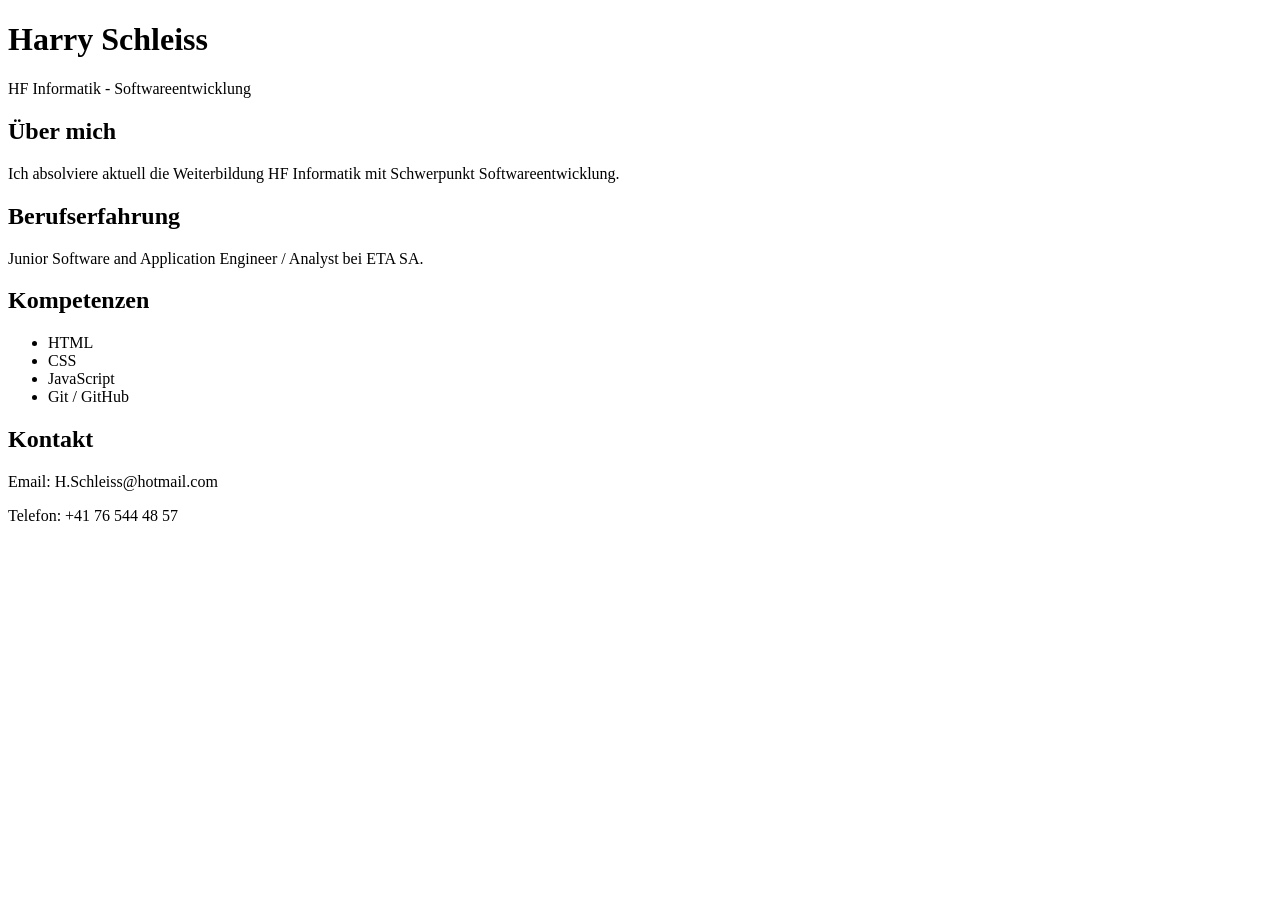
==== index.html @ 308527f4 "chore: projektstruktur erstellt" ====
<!DOCTYPE html>
<html lang="en">
<head>
    <meta charset="UTF-8">
    <meta name="viewport" content="width=device-width, initial-scale=1.0">
    <title>Harry Schleiss - CV Webseite</title>

    <link rel="stylesheet" href="style.css">

</head>

<body>
    <header>
        <h1>Harry Schleiss</h1>
        <p>HF Informatik - Softwareentwicklung</p>
    </header>
    
    <section>
        <h2>Über mich</h2>
        <p>Ich absolviere aktuell die Weiterbildung HF Informatik mit Schwerpunkt Softwareentwicklung.</p>
    </section>

    <section>
        <h2>Berufserfahrung</h2>
        <p>Junior Software and Application Engineer / Analyst bei ETA SA.</p>
    </section>

    <section>
        <h2>Kompetenzen</h2>
        <ul>
            <li>HTML</li>
            <li>CSS</li>
            <li>JavaScript</li>
            <li>Git / GitHub</li>
        </ul>
    </section>

    <section>
        <h2>Kontakt</h2>
        <p>Email: H.Schleiss@hotmail.com</p>
        <p>Telefon: +41 76 544 48 57</p>
    </section>

    <script src="script.js"></script>

</body>
</html>
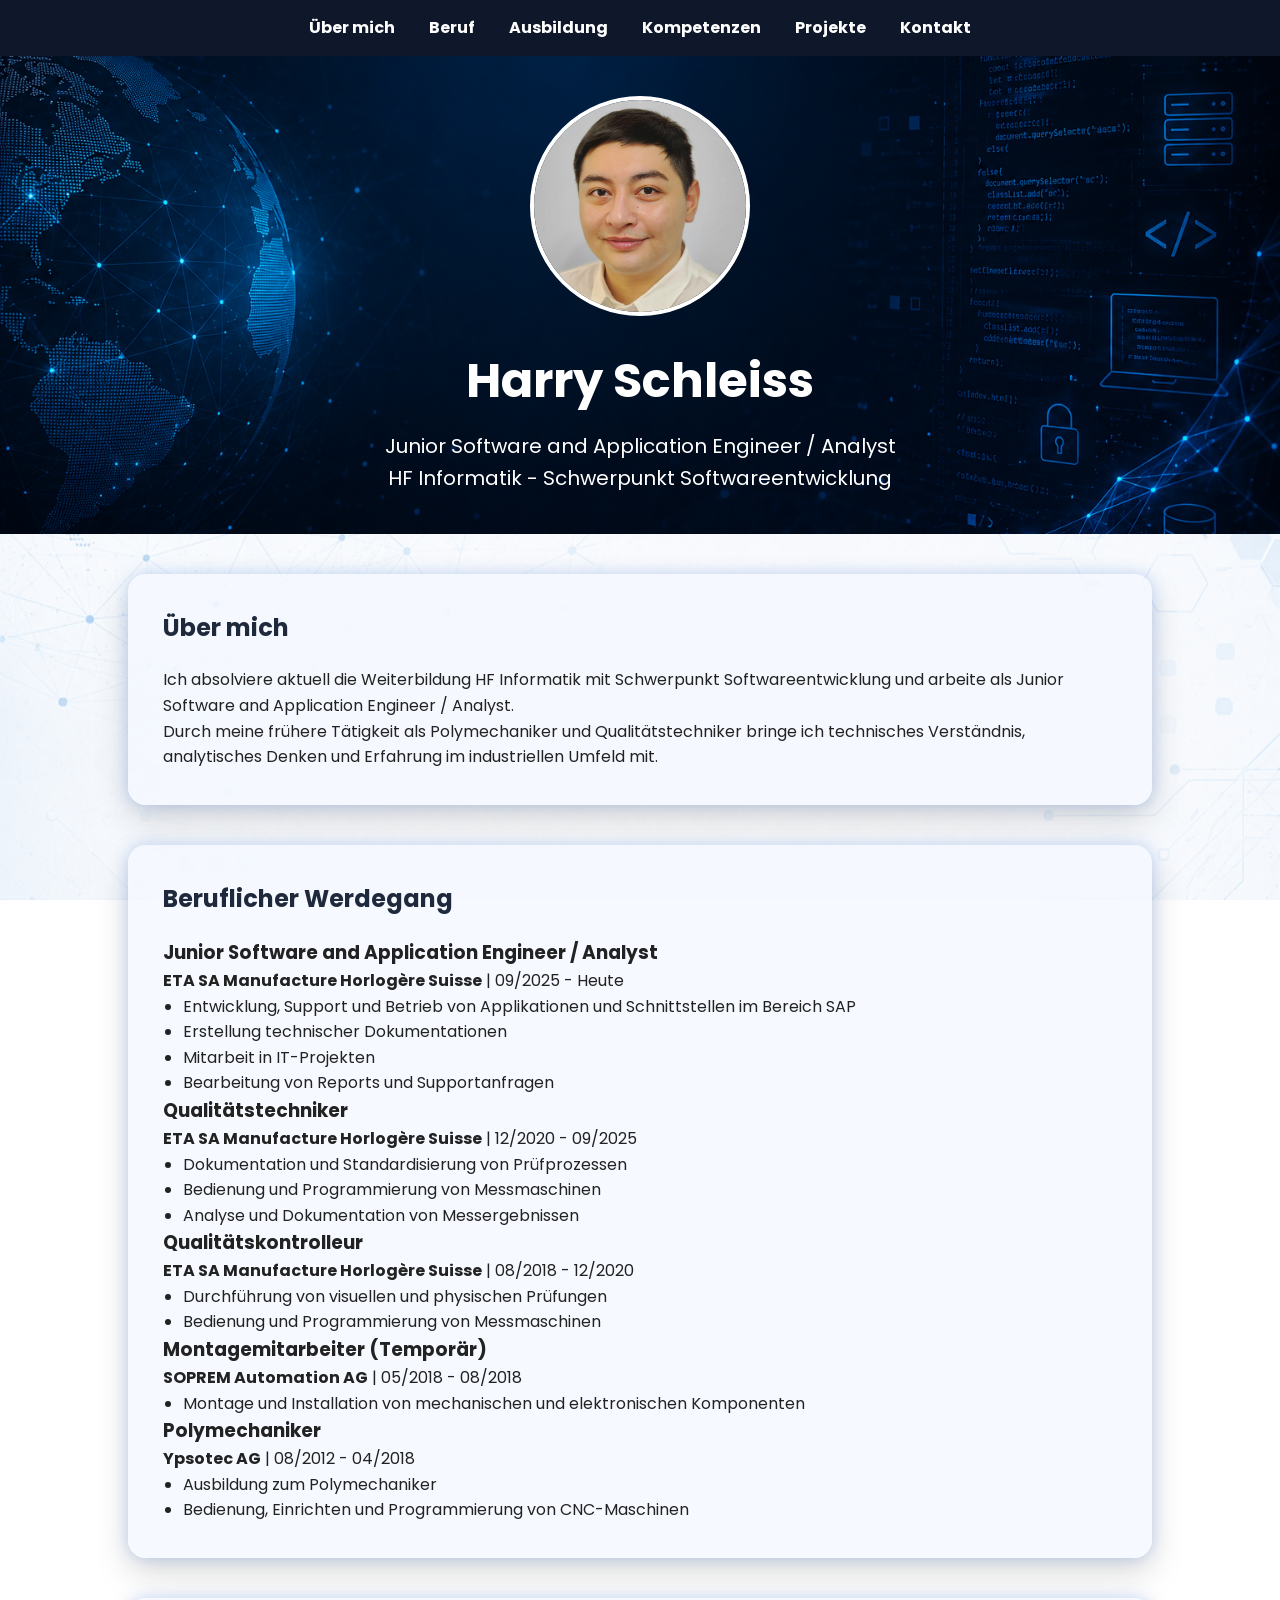
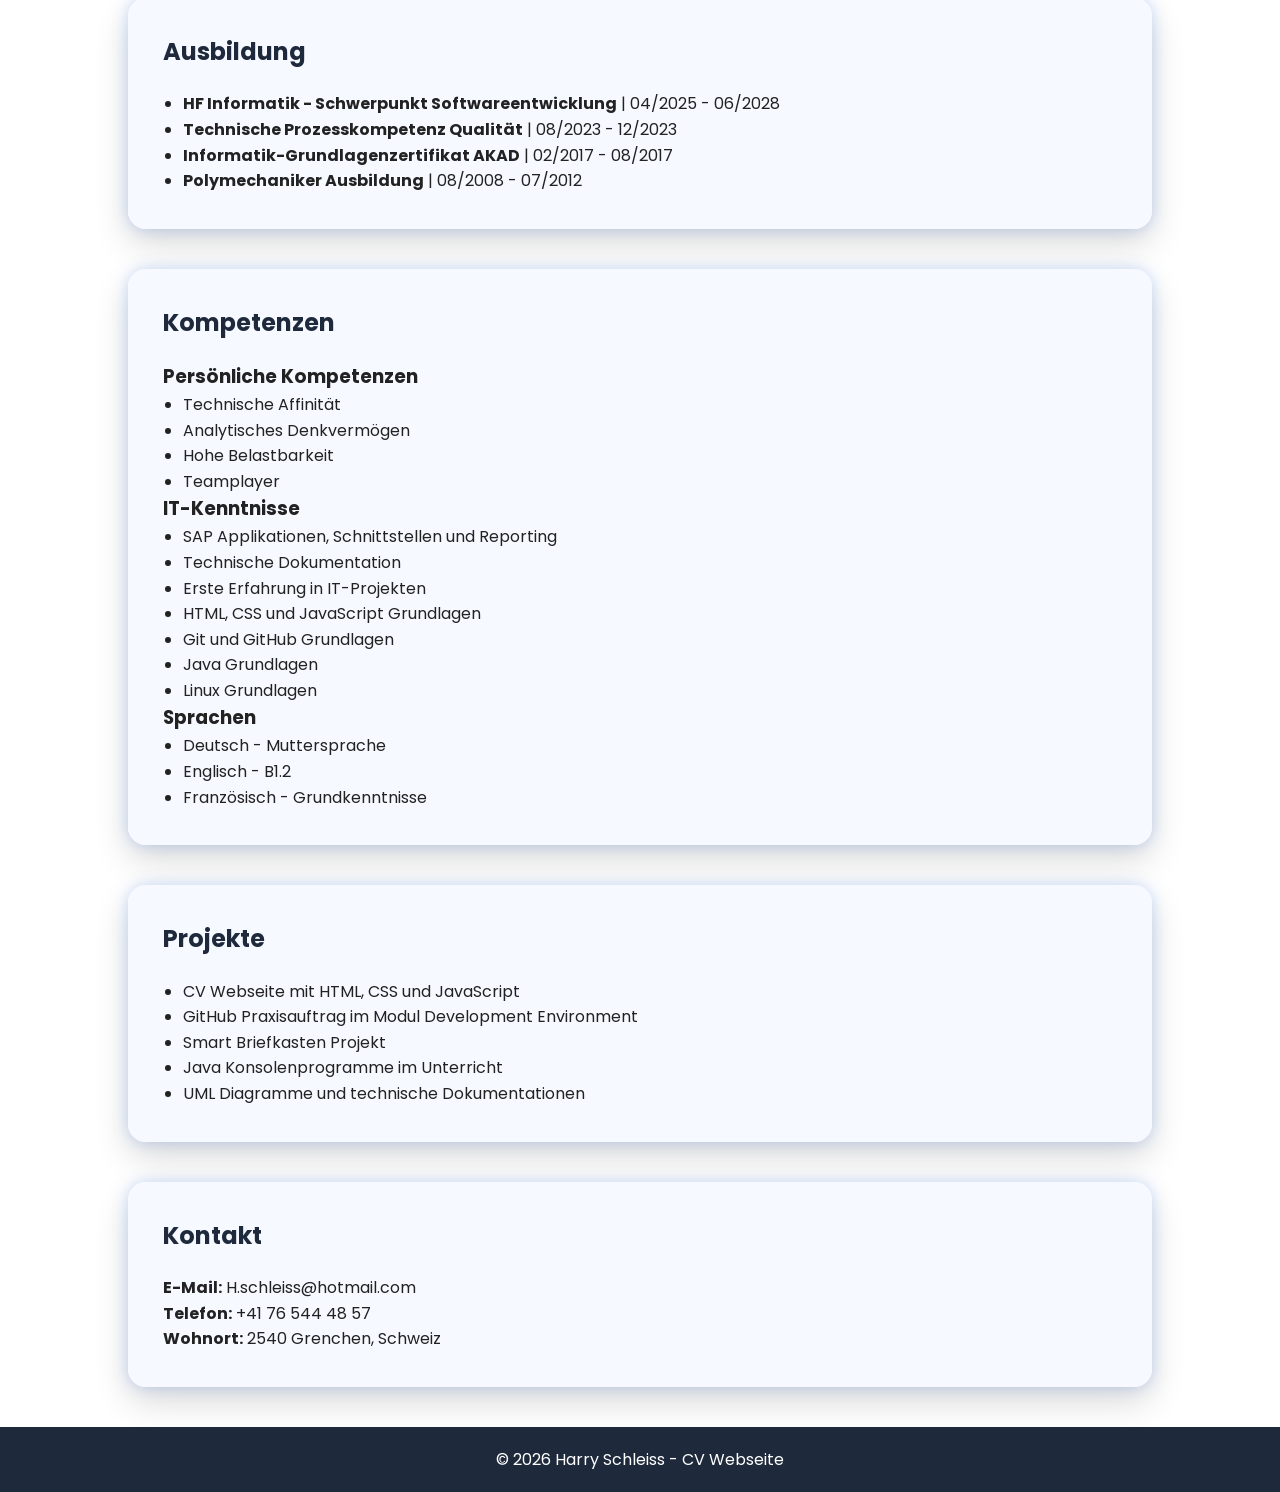
==== commit bb65398e: "feat: html und css fertiggestellt bilder und layout angepasst" ====
--- a/index.html
+++ b/index.html
@@ -1,47 +1,180 @@
 <!DOCTYPE html>
-<html lang="en">
+<html lang="de">
+
 <head>
     <meta charset="UTF-8">
     <meta name="viewport" content="width=device-width, initial-scale=1.0">
+
     <title>Harry Schleiss - CV Webseite</title>
-
+    <link rel="preconnect" href="https://fonts.googleapis.com">
+    <link rel="preconnect" href="https://fonts.gstatic.com" crossorigin>
+    <link href="https://fonts.googleapis.com/css2?family=Poppins:wght@300;400;500;600;700&display=swap" rel="stylesheet">
     <link rel="stylesheet" href="style.css">
-
 </head>
 
 <body>
+
+    <nav>
+        <a href="#ueber-mich">Über mich</a>
+        <a href="#beruf">Beruf</a>
+        <a href="#ausbildung">Ausbildung</a>
+        <a href="#kompetenzen">Kompetenzen</a>
+        <a href="#projekte">Projekte</a>
+        <a href="#kontakt">Kontakt</a>
+    </nav>
+
     <header>
+        <img src="images/Profilbild.jpg" alt="Profilbild Harry Schleiss" class="profilbild">
         <h1>Harry Schleiss</h1>
-        <p>HF Informatik - Softwareentwicklung</p>
+        <p>Junior Software and Application Engineer / Analyst</p>
+        <p>HF Informatik - Schwerpunkt Softwareentwicklung</p>
     </header>
-    
-    <section>
+
+    <section id="ueber-mich">
         <h2>Über mich</h2>
-        <p>Ich absolviere aktuell die Weiterbildung HF Informatik mit Schwerpunkt Softwareentwicklung.</p>
+        <p>
+            Ich absolviere aktuell die Weiterbildung HF Informatik mit Schwerpunkt Softwareentwicklung
+            und arbeite als Junior Software and Application Engineer / Analyst.
+        </p>
+
+        <p>
+            Durch meine frühere Tätigkeit als Polymechaniker und Qualitätstechniker
+            bringe ich technisches Verständnis, analytisches Denken und Erfahrung 
+            im industriellen Umfeld mit.
+        </p>
+
     </section>
 
-    <section>
-        <h2>Berufserfahrung</h2>
-        <p>Junior Software and Application Engineer / Analyst bei ETA SA.</p>
+    <section id="beruf">
+        
+        <h2>Beruflicher Werdegang</h2>
+
+        <h3>Junior Software and Application Engineer / Analyst</h3>
+
+        <p><strong>ETA SA Manufacture Horlogère Suisse</strong> | 09/2025 - Heute</p>
+
+        <ul>
+            <li>Entwicklung, Support und Betrieb von Applikationen und Schnittstellen im Bereich SAP</li>
+            <li>Erstellung technischer Dokumentationen</li>
+            <li>Mitarbeit in IT-Projekten</li>
+            <li>Bearbeitung von Reports und Supportanfragen</li>
+        </ul>
+
+        <h3>Qualitätstechniker</h3>
+
+        <p><strong>ETA SA Manufacture Horlogère Suisse</strong> | 12/2020 - 09/2025</p>
+        
+        <ul>
+            <li>Dokumentation und Standardisierung von Prüfprozessen</li>
+            <li>Bedienung und Programmierung von Messmaschinen</li>
+            <li>Analyse und Dokumentation von Messergebnissen</li>
+        </ul>
+
+        <h3>Qualitätskontrolleur</h3>
+
+        <p><strong>ETA SA Manufacture Horlogère Suisse</strong> | 08/2018 - 12/2020</p>
+        
+        <ul>
+            <li>Durchführung von visuellen und physischen Prüfungen</li>
+            <li>Bedienung und Programmierung von Messmaschinen</li>
+        </ul>
+
+        <h3>Montagemitarbeiter (Temporär)</h3>
+
+        <p><strong>SOPREM Automation AG</strong> | 05/2018 - 08/2018</p>
+
+        <ul>
+            <li>Montage und Installation von mechanischen und elektronischen Komponenten</li>
+        </ul>
+
+        <h3>Polymechaniker</h3>
+
+        <p><strong>Ypsotec AG</strong> | 08/2012 - 04/2018</p>
+
+        <ul>
+            <li>Ausbildung zum Polymechaniker</li>
+            <li>Bedienung, Einrichten und Programmierung von CNC-Maschinen</li>
+        </ul>
+
     </section>
 
-    <section>
-        <h2>Kompetenzen</h2>
+    <section id="ausbildung">
+
+        <h2>Ausbildung</h2>
+
         <ul>
-            <li>HTML</li>
-            <li>CSS</li>
-            <li>JavaScript</li>
-            <li>Git / GitHub</li>
+            <li><strong>HF Informatik - Schwerpunkt Softwareentwicklung</strong> | 04/2025 - 06/2028</li>
+            <li><strong>Technische Prozesskompetenz Qualität</strong> | 08/2023 - 12/2023</li>
+            <li><strong>Informatik-Grundlagenzertifikat AKAD</strong> | 02/2017 - 08/2017</li>
+            <li><strong>Polymechaniker Ausbildung</strong> | 08/2008 - 07/2012</li>
         </ul>
+
     </section>
 
-    <section>
+    <section id="kompetenzen">
+
+        <h2>Kompetenzen</h2>
+
+        <h3>Persönliche Kompetenzen</h3>
+
+        <ul>
+            <li>Technische Affinität</li>
+            <li>Analytisches Denkvermögen</li>
+            <li>Hohe Belastbarkeit</li>
+            <li>Teamplayer</li>
+        </ul>
+
+        <h3>IT-Kenntnisse</h3>
+
+        <ul>
+            <li>SAP Applikationen, Schnittstellen und Reporting</li>
+            <li>Technische Dokumentation</li>
+            <li>Erste Erfahrung in IT-Projekten</li>
+            <li>HTML, CSS und JavaScript Grundlagen</li>
+            <li>Git und GitHub Grundlagen</li>
+            <li>Java Grundlagen</li>
+            <li>Linux Grundlagen</li>
+        </ul>
+
+        <h3>Sprachen</h3>
+
+        <ul>
+            <li>Deutsch - Muttersprache</li>
+            <li>Englisch - B1.2</li>
+            <li>Französisch - Grundkenntnisse</li>
+        </ul>
+        
+    </section>
+
+    <section id="projekte">
+
+        <h2>Projekte</h2>
+
+        <ul>
+            <li>CV Webseite mit HTML, CSS und JavaScript</li>
+            <li>GitHub Praxisauftrag im Modul Development Environment</li>
+            <li>Smart Briefkasten Projekt</li>
+            <li>Java Konsolenprogramme im Unterricht</li>
+            <li>UML Diagramme und technische Dokumentationen</li>
+        </ul>
+
+    </section>
+
+    <section id="kontakt">
+
         <h2>Kontakt</h2>
-        <p>Email: H.Schleiss@hotmail.com</p>
-        <p>Telefon: +41 76 544 48 57</p>
+
+        <p><strong>E-Mail:</strong> H.schleiss@hotmail.com</p>
+        <p><strong>Telefon:</strong> +41 76 544 48 57</p>
+        <p><strong>Wohnort:</strong> 2540 Grenchen, Schweiz</p>
+
     </section>
+
+    <footer>
+        <p>&copy; 2026 Harry Schleiss - CV Webseite</p>
+    </footer>
 
     <script src="script.js"></script>
 
 </body>
-</html>
+</html>
--- a/style.css
+++ b/style.css
@@ -0,0 +1,111 @@
+* {
+    margin: 0;
+    padding: 0;
+    box-sizing: border-box;
+}
+
+body {
+    font-family: 'Poppins', sans-serif;
+    background-image: url("images/tech-background.png");
+    background-size: cover;
+    background-attachment: fixed;
+    color: #222;
+    line-height: 1.6;
+}
+
+nav {
+    background-color: #0f172a;
+    padding: 15px;
+    text-align: center;
+}
+
+nav a {
+    color: white;
+    text-decoration: none;
+    margin: 0 15px;
+    font-weight: bold;
+}
+
+nav a:hover {
+    color: #94a3b8;
+}
+
+header {
+    background-image:url("images/header-bg.png");
+    background-size: cover;
+    background-position: center;
+
+    color: white;
+    text-align: center;
+    padding: 40px 20px;
+}
+
+header h1 {
+    font-size: 48px;
+    margin-bottom: 10px;
+}
+
+header p {
+    font-size: 20px;
+}
+
+section {
+    background-color: rgba(245, 248, 255, 0.863);
+    width: 80%;
+    margin: 40px auto;
+    padding: 35px;
+    border-radius: 18px;
+    box-shadow:
+    0 15px 35px rgba(0, 0, 0, 0.15),
+    0 0 15px rgba(59, 130, 246, 0.25);
+    transition: transform 0.3s ease, box-shadow 0.3s ease, border 0.3s ease;
+}
+
+section:hover {
+    transform: translateY(-5px);
+    box-shadow: 0 15px 30px rgba(0, 0, 0, 0.486), 0 0 18px rgba(59, 131, 246, 0.699);
+    border: 1px solid rgba(59, 130, 246, 0.55);
+}
+
+h2 {
+    color: #1e293b;
+    margin-bottom: 20px;
+}
+
+ul {
+    margin-left: 20px;
+}
+
+footer {
+    background-color: #1e293b;
+    color: white;
+    text-align: center;
+    padding: 20px;
+    margin-top: 40px;
+}
+
+.profilbild {
+    width: 220px;
+    height: 220px;
+    border-radius: 50%;
+    object-fit: cover;
+    margin-bottom: 20px;
+    border: 4px solid white;
+}
+
+@media (max-width: 768px) {
+    header h1 {
+        font-size: 32px;
+    }
+
+    section {
+        width: 95%;
+        padding: 20px;
+    }
+
+    nav a {
+        display: block;
+        margin: 10px 0;
+    }
+    
+}
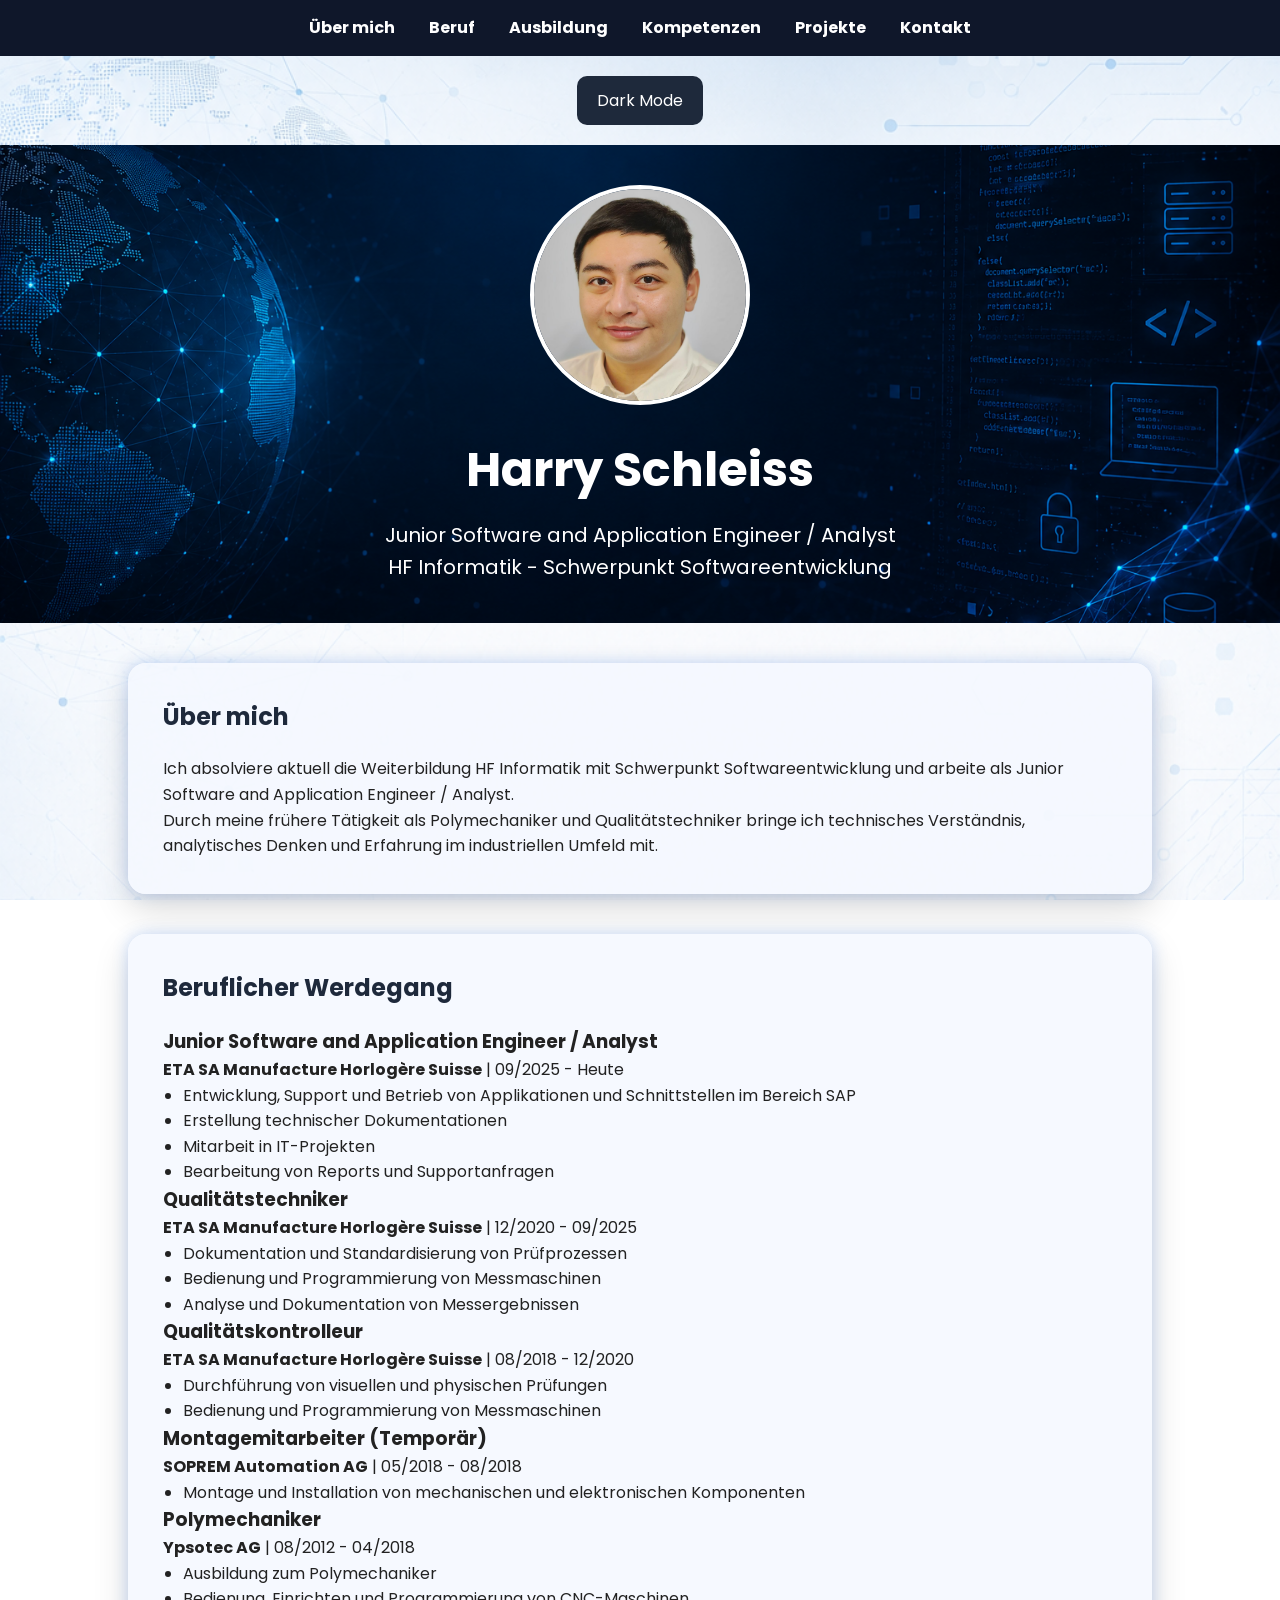
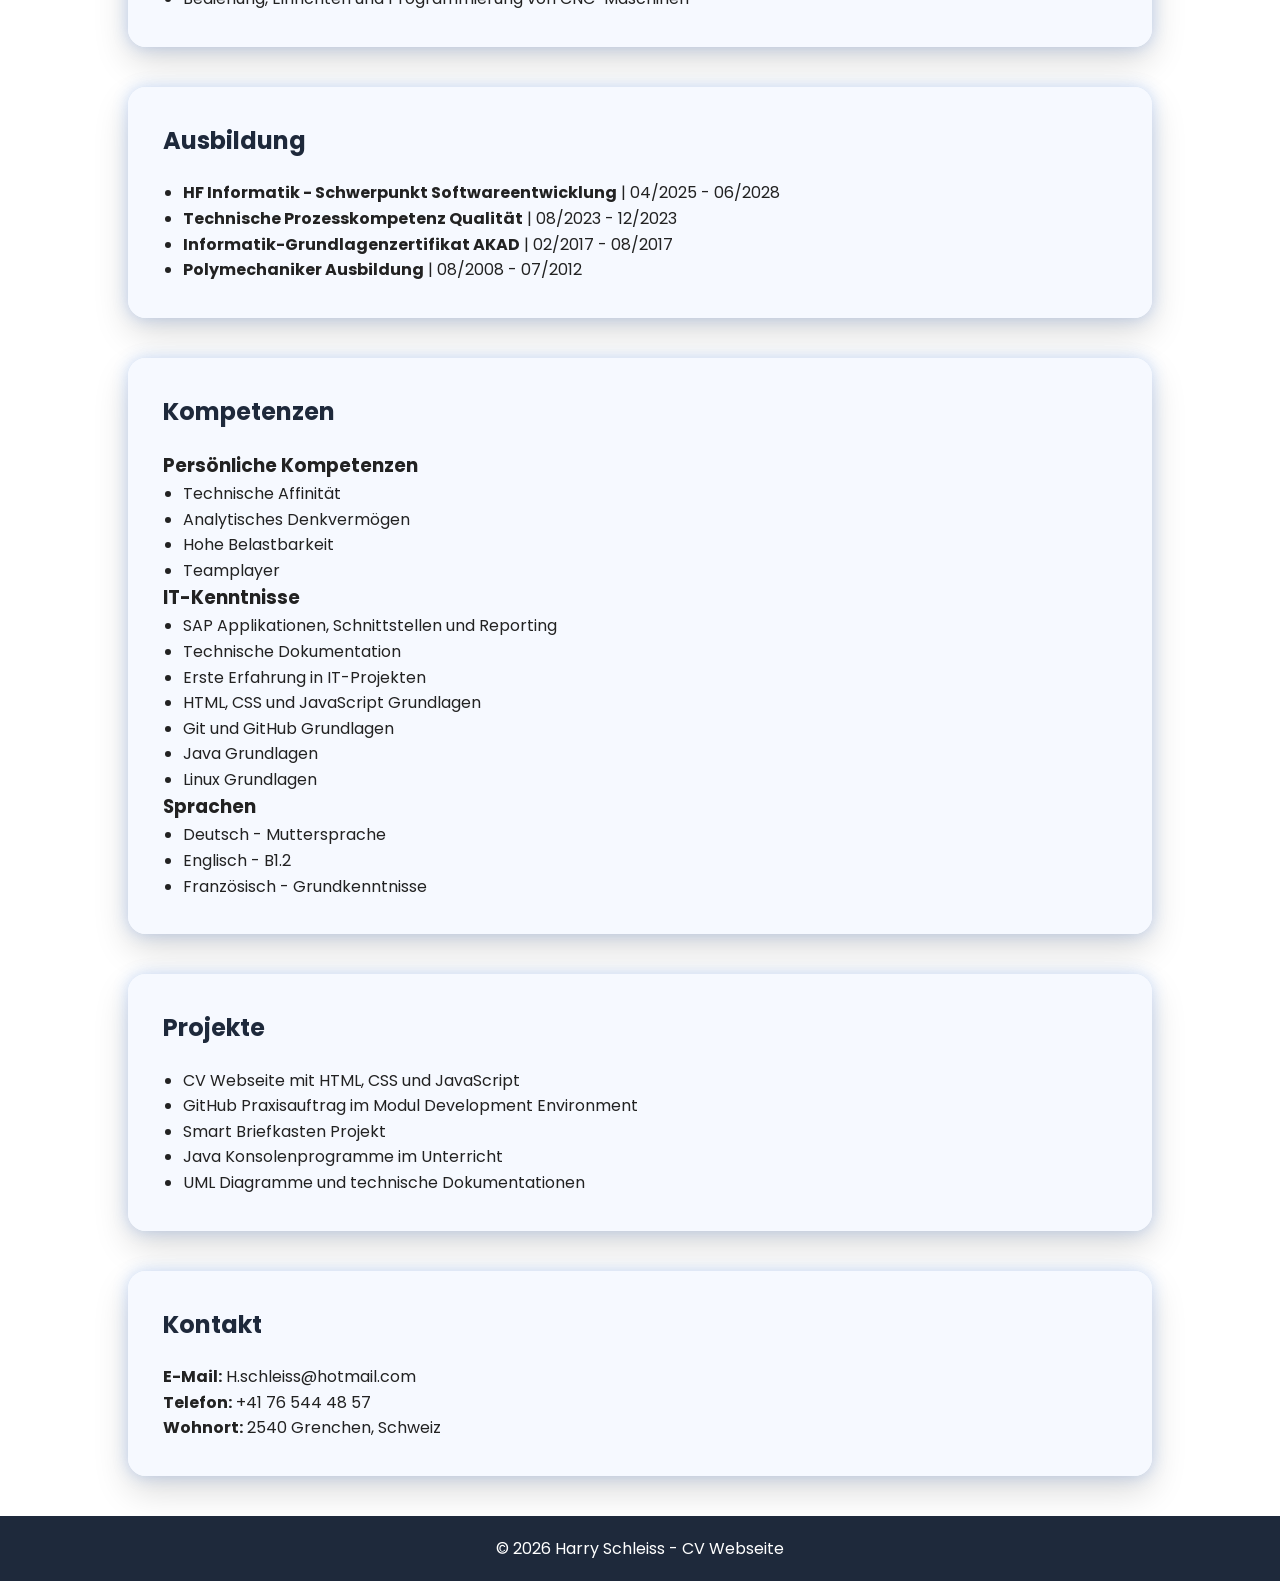
==== commit 15222401: "feat: darkmode mit javascript hinzugefügt" ====
--- a/index.html
+++ b/index.html
@@ -22,6 +22,10 @@
         <a href="#projekte">Projekte</a>
         <a href="#kontakt">Kontakt</a>
     </nav>
+
+    <div class="button-container">
+        <button onclick="toggleDarkMode()">Dark Mode</button>
+    </div>
 
     <header>
         <img src="images/Profilbild.jpg" alt="Profilbild Harry Schleiss" class="profilbild">
--- a/style.css
+++ b/style.css
@@ -108,4 +108,42 @@
         margin: 10px 0;
     }
     
-}+}
+
+.button-container {
+    text-align: center;
+    margin: 20px;
+}
+
+button {
+    background-color: #1e293b;
+    color: white;
+    border: none;
+    padding: 12px 20px;
+    border-radius: 10px;
+    cursor: pointer;
+    font-family: 'Poppins', sans-serif;
+    font-size: 16px;
+    transition: 0.3s;
+}
+
+button:hover {
+    background-color: #334155;
+}
+
+.darkmode {
+    background-image: linear-gradient(rgba(15, 23, 42, 0.92),
+     rgba(15, 23, 42, 0.92)),
+     url("images/tech-background.png");
+    background-size: cover;
+    background-attachment: fixed;
+}
+
+.darkmode section {
+    background-color: rgba(30, 41, 59, 0.95);
+    color: white;
+}
+
+.darkmode h2 {
+    color: #93c5fd;
+}
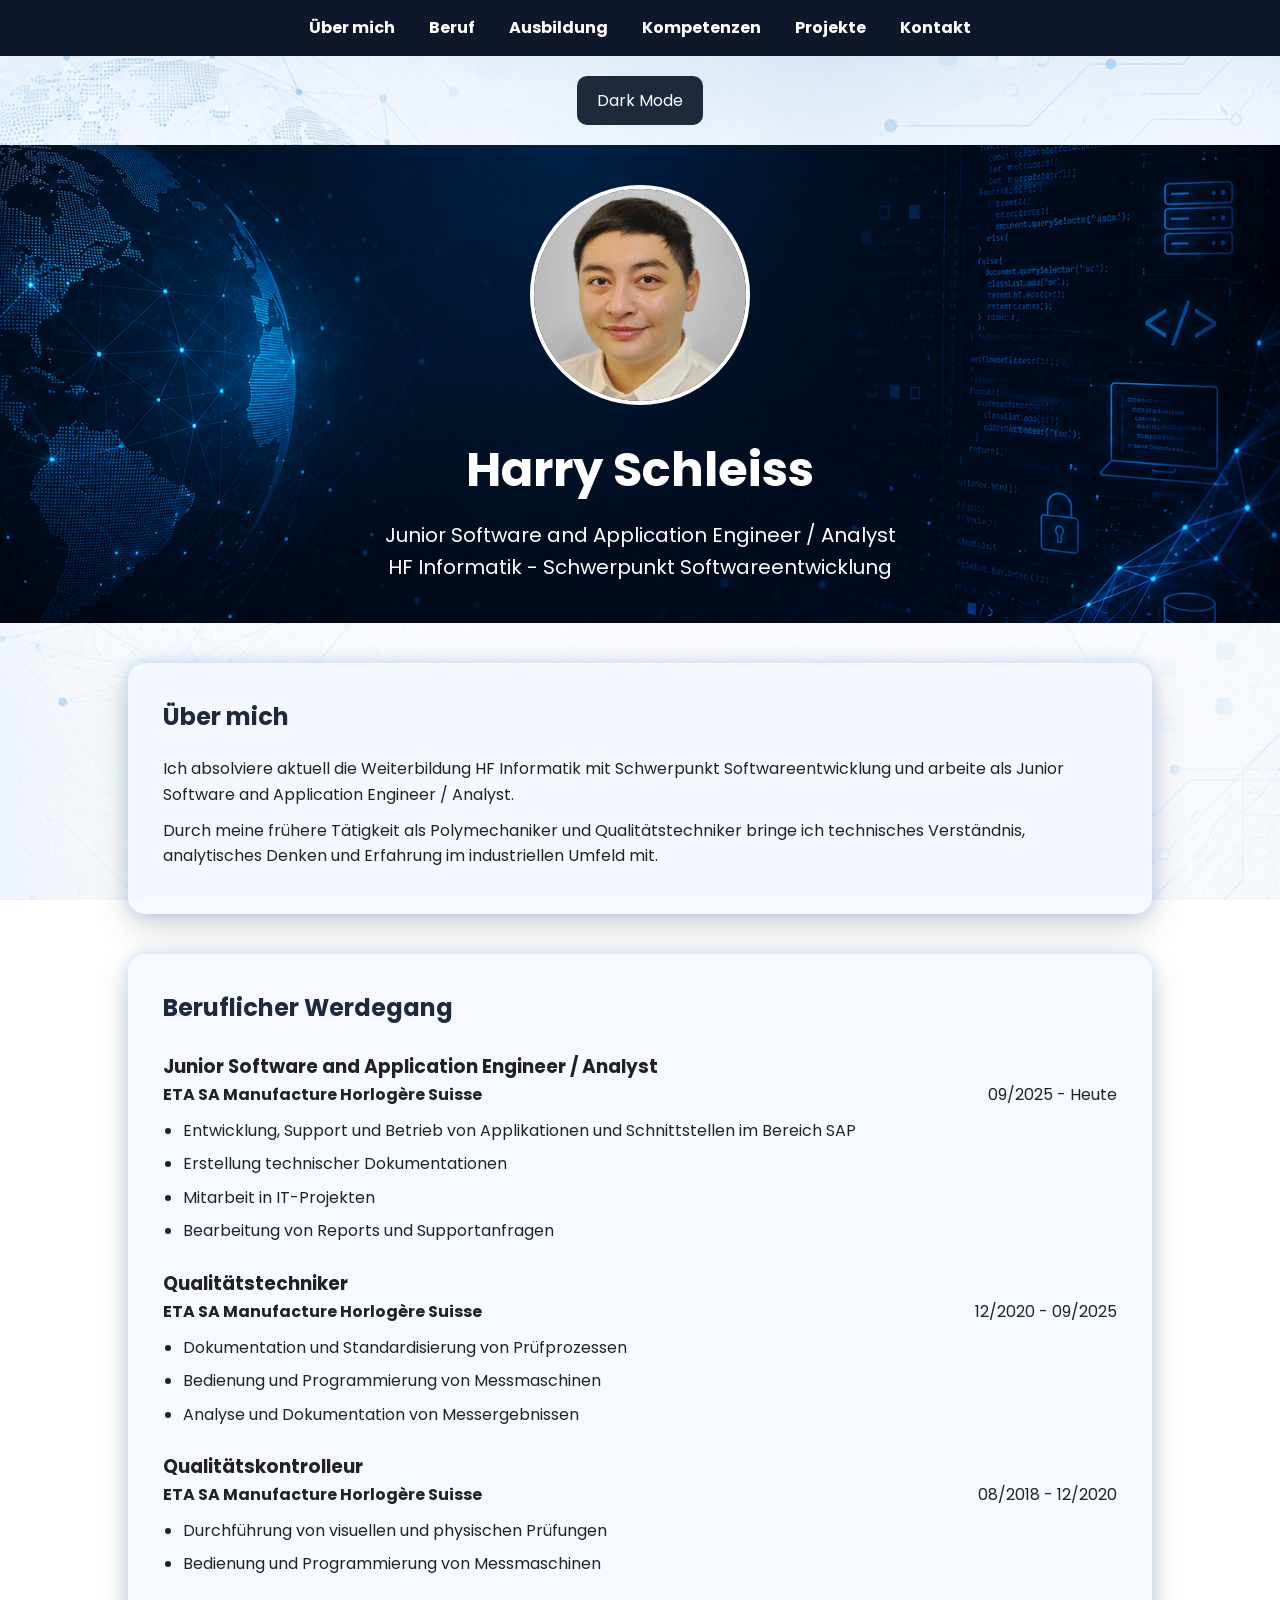
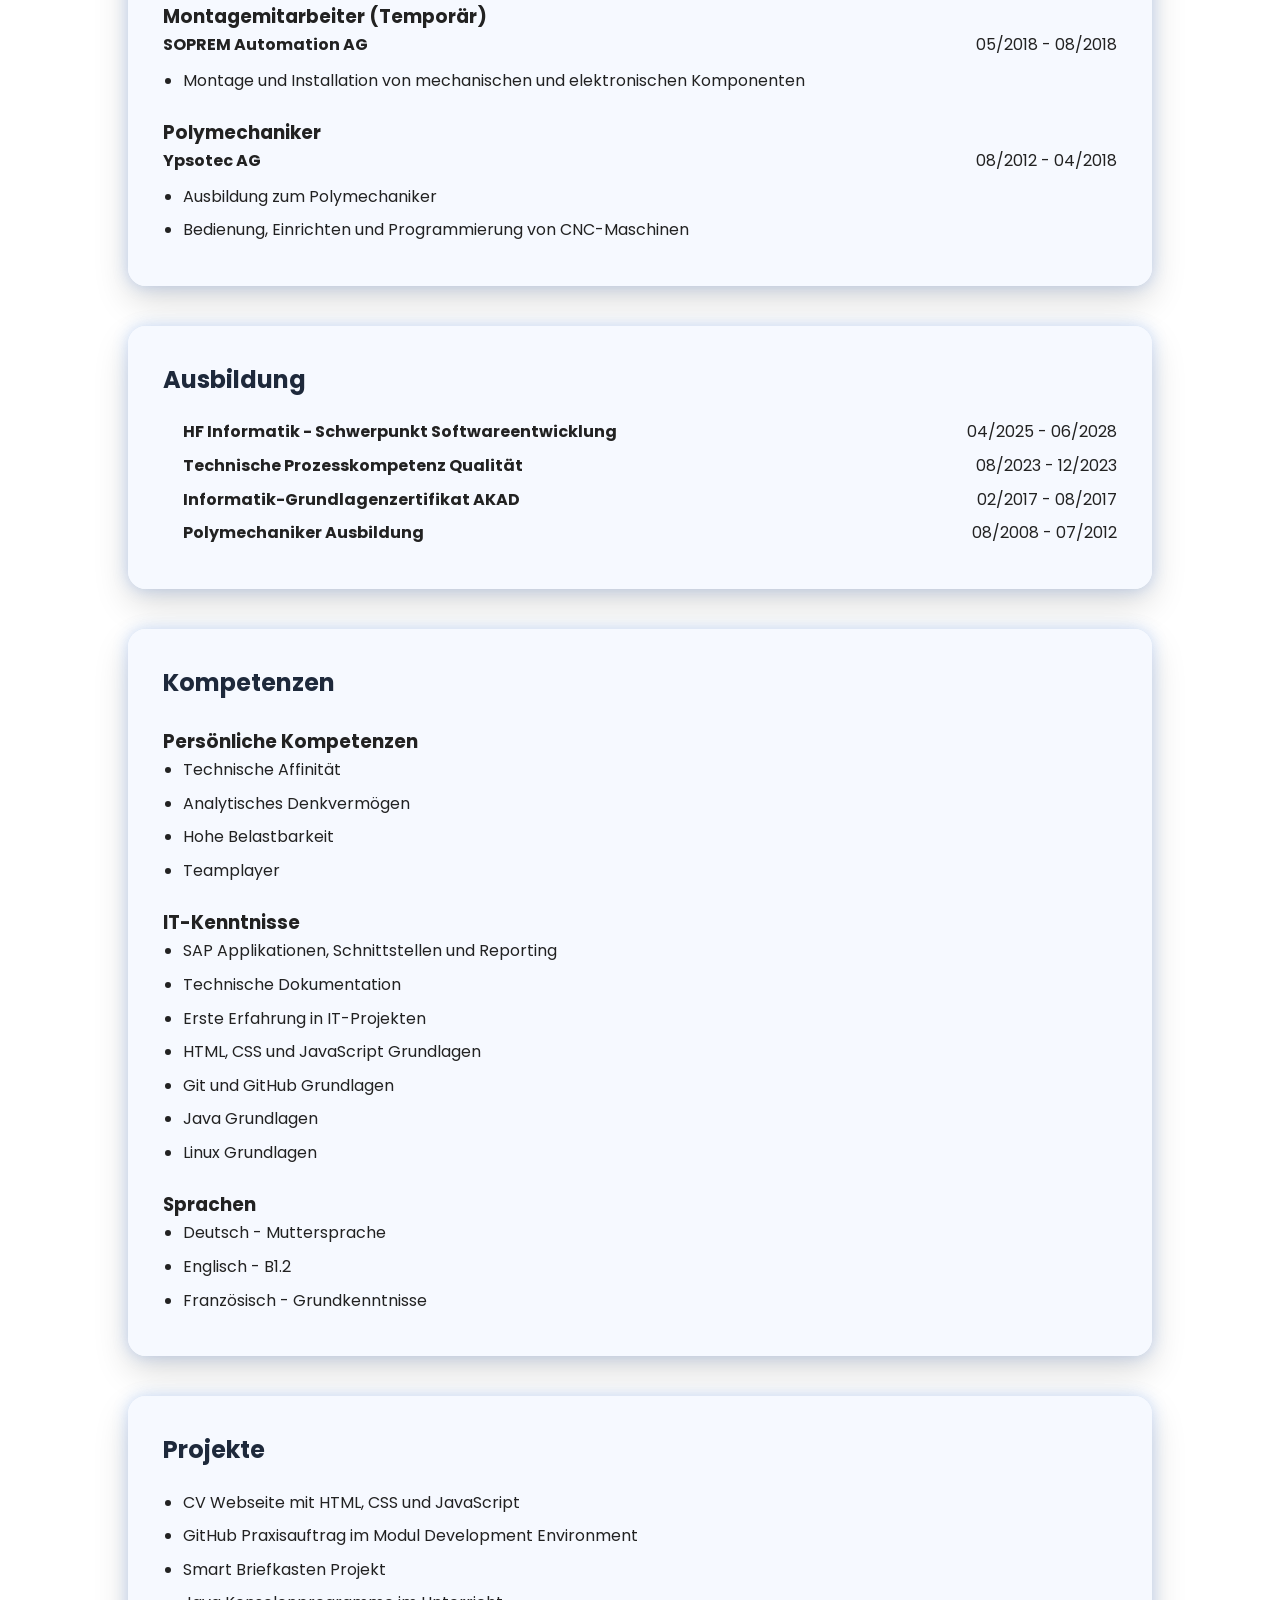
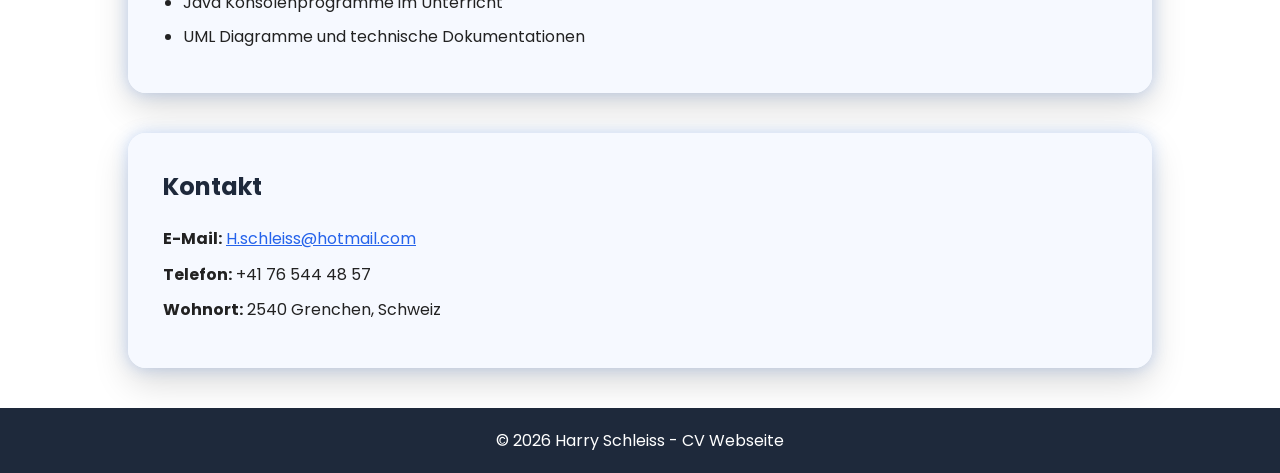
==== commit b4e393dd: "style: darkmode und layout der cv webseite verbessert" ====
--- a/index.html
+++ b/index.html
@@ -55,7 +55,7 @@
 
         <h3>Junior Software and Application Engineer / Analyst</h3>
 
-        <p><strong>ETA SA Manufacture Horlogère Suisse</strong> | 09/2025 - Heute</p>
+        <p><strong>ETA SA Manufacture Horlogère Suisse</strong>09/2025 - Heute</p>
 
         <ul>
             <li>Entwicklung, Support und Betrieb von Applikationen und Schnittstellen im Bereich SAP</li>
@@ -66,7 +66,7 @@
 
         <h3>Qualitätstechniker</h3>
 
-        <p><strong>ETA SA Manufacture Horlogère Suisse</strong> | 12/2020 - 09/2025</p>
+        <p><strong>ETA SA Manufacture Horlogère Suisse</strong>12/2020 - 09/2025</p>
         
         <ul>
             <li>Dokumentation und Standardisierung von Prüfprozessen</li>
@@ -76,7 +76,7 @@
 
         <h3>Qualitätskontrolleur</h3>
 
-        <p><strong>ETA SA Manufacture Horlogère Suisse</strong> | 08/2018 - 12/2020</p>
+        <p><strong>ETA SA Manufacture Horlogère Suisse</strong>08/2018 - 12/2020</p>
         
         <ul>
             <li>Durchführung von visuellen und physischen Prüfungen</li>
@@ -85,7 +85,7 @@
 
         <h3>Montagemitarbeiter (Temporär)</h3>
 
-        <p><strong>SOPREM Automation AG</strong> | 05/2018 - 08/2018</p>
+        <p><strong>SOPREM Automation AG</strong>05/2018 - 08/2018</p>
 
         <ul>
             <li>Montage und Installation von mechanischen und elektronischen Komponenten</li>
@@ -93,7 +93,7 @@
 
         <h3>Polymechaniker</h3>
 
-        <p><strong>Ypsotec AG</strong> | 08/2012 - 04/2018</p>
+        <p><strong>Ypsotec AG</strong>08/2012 - 04/2018</p>
 
         <ul>
             <li>Ausbildung zum Polymechaniker</li>
@@ -107,10 +107,10 @@
         <h2>Ausbildung</h2>
 
         <ul>
-            <li><strong>HF Informatik - Schwerpunkt Softwareentwicklung</strong> | 04/2025 - 06/2028</li>
-            <li><strong>Technische Prozesskompetenz Qualität</strong> | 08/2023 - 12/2023</li>
-            <li><strong>Informatik-Grundlagenzertifikat AKAD</strong> | 02/2017 - 08/2017</li>
-            <li><strong>Polymechaniker Ausbildung</strong> | 08/2008 - 07/2012</li>
+            <li><strong>HF Informatik - Schwerpunkt Softwareentwicklung</strong>04/2025 - 06/2028</li>
+            <li><strong>Technische Prozesskompetenz Qualität</strong>08/2023 - 12/2023</li>
+            <li><strong>Informatik-Grundlagenzertifikat AKAD</strong>02/2017 - 08/2017</li>
+            <li><strong>Polymechaniker Ausbildung</strong>08/2008 - 07/2012</li>
         </ul>
 
     </section>
@@ -168,7 +168,9 @@
 
         <h2>Kontakt</h2>
 
-        <p><strong>E-Mail:</strong> H.schleiss@hotmail.com</p>
+        <p><strong>E-Mail:</strong> 
+            <a href="mailto:h.schleiss@hotmail.com">H.schleiss@hotmail.com</a>
+        </p>
         <p><strong>Telefon:</strong> +41 76 544 48 57</p>
         <p><strong>Wohnort:</strong> 2540 Grenchen, Schweiz</p>
 
--- a/style.css
+++ b/style.css
@@ -147,3 +147,39 @@
 .darkmode h2 {
     color: #93c5fd;
 }
+
+a {
+    color: #2563eb;
+}
+
+.darkmode a {
+    color: #93c5fd;
+}
+
+.darkmode a:hover {
+    color: #bfdbfe;
+}
+
+section h3 {
+    margin-top: 25px;
+}
+
+section p {
+    margin-bottom: 10px;
+}
+
+section li {
+    margin-bottom: 8px;
+}
+
+#beruf p {
+    display: flex;
+    justify-content: space-between;
+    flex-wrap:wrap;
+}
+
+#ausbildung li {
+    display: flex;
+    justify-content: space-between;
+    flex-wrap:wrap;
+}
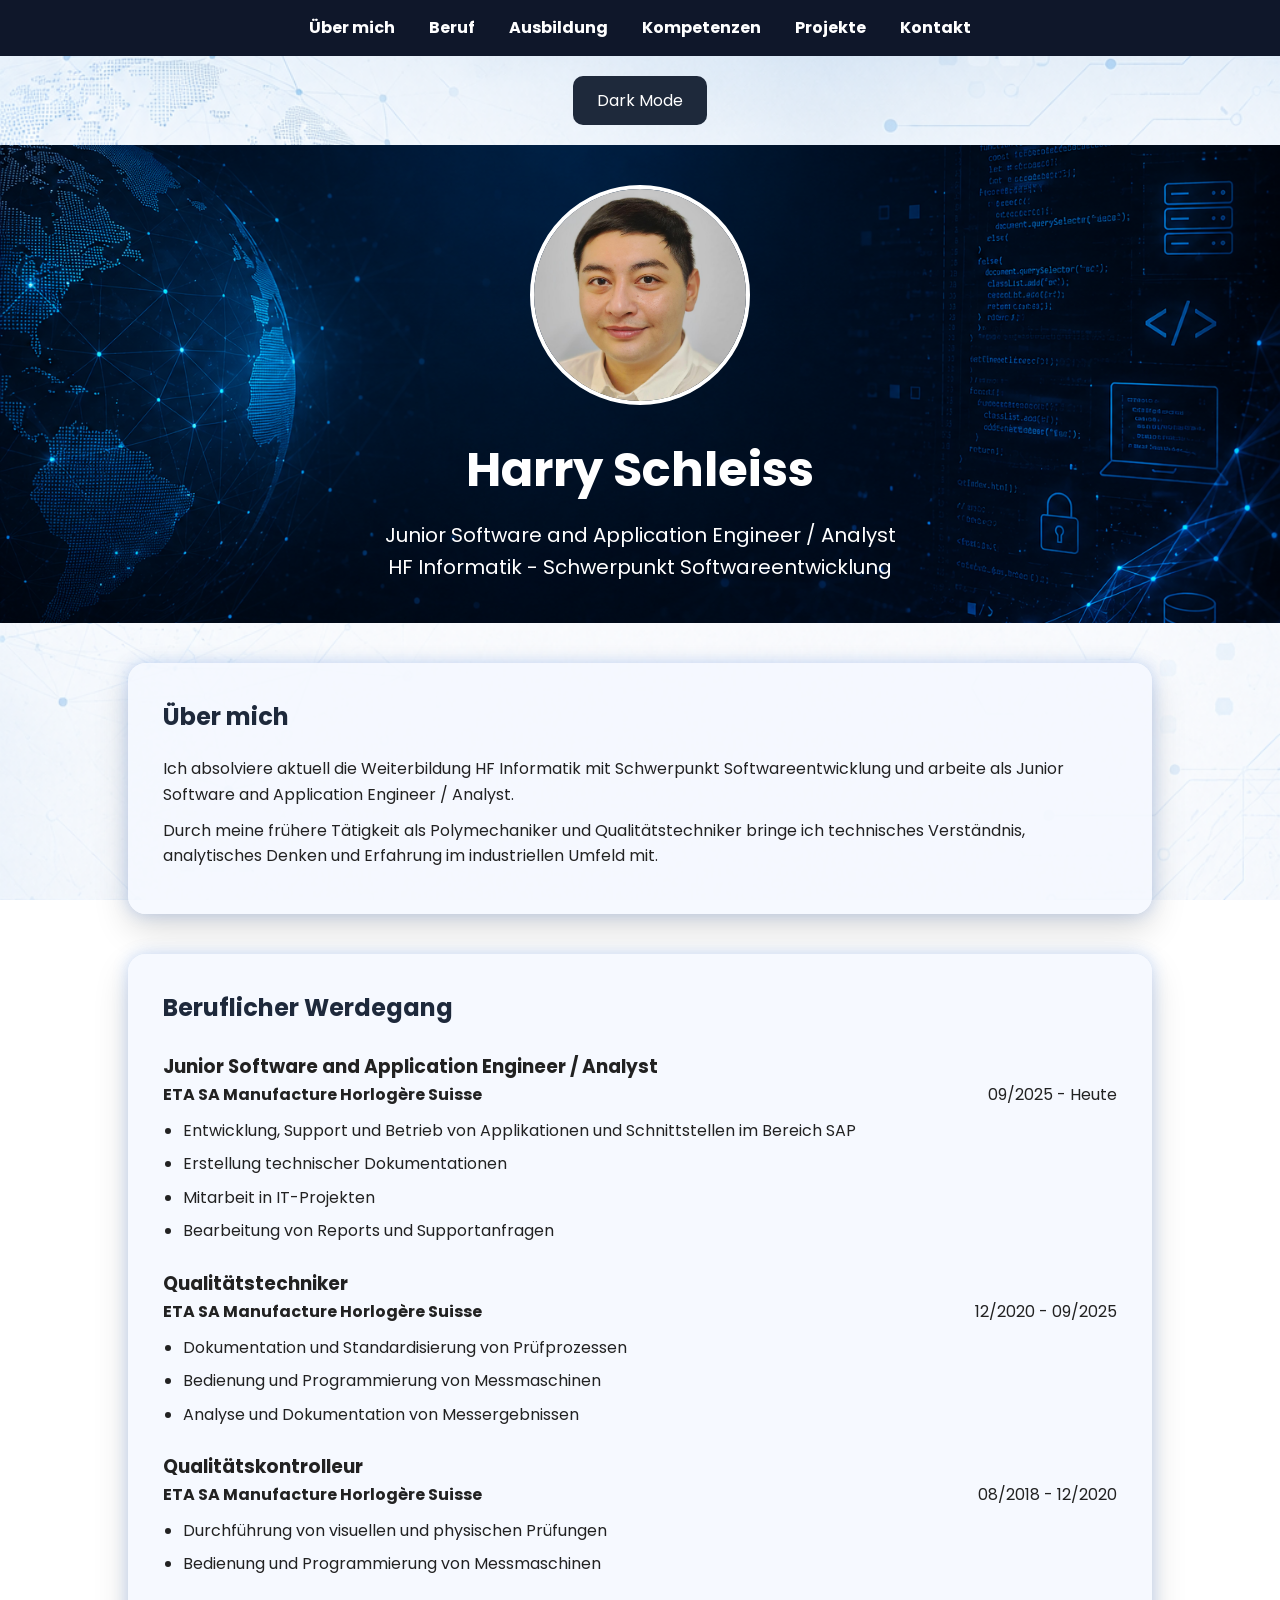
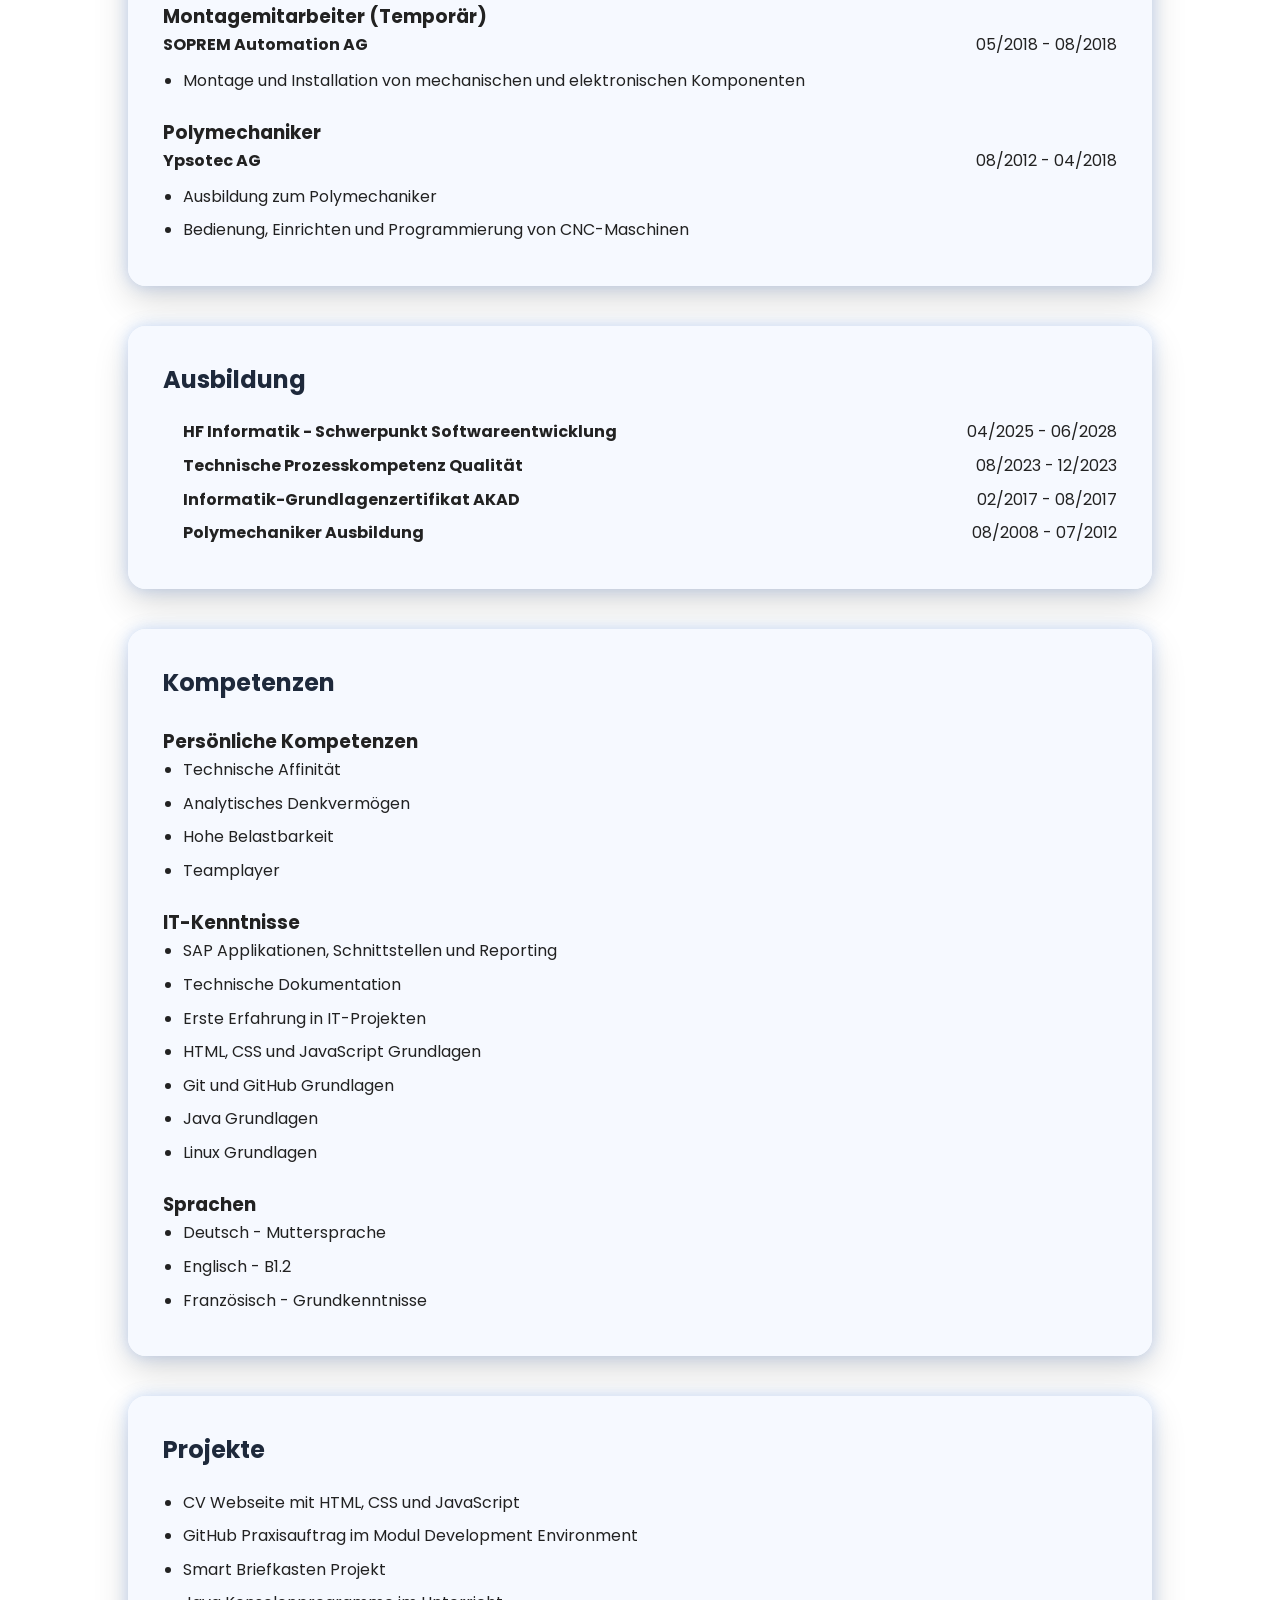
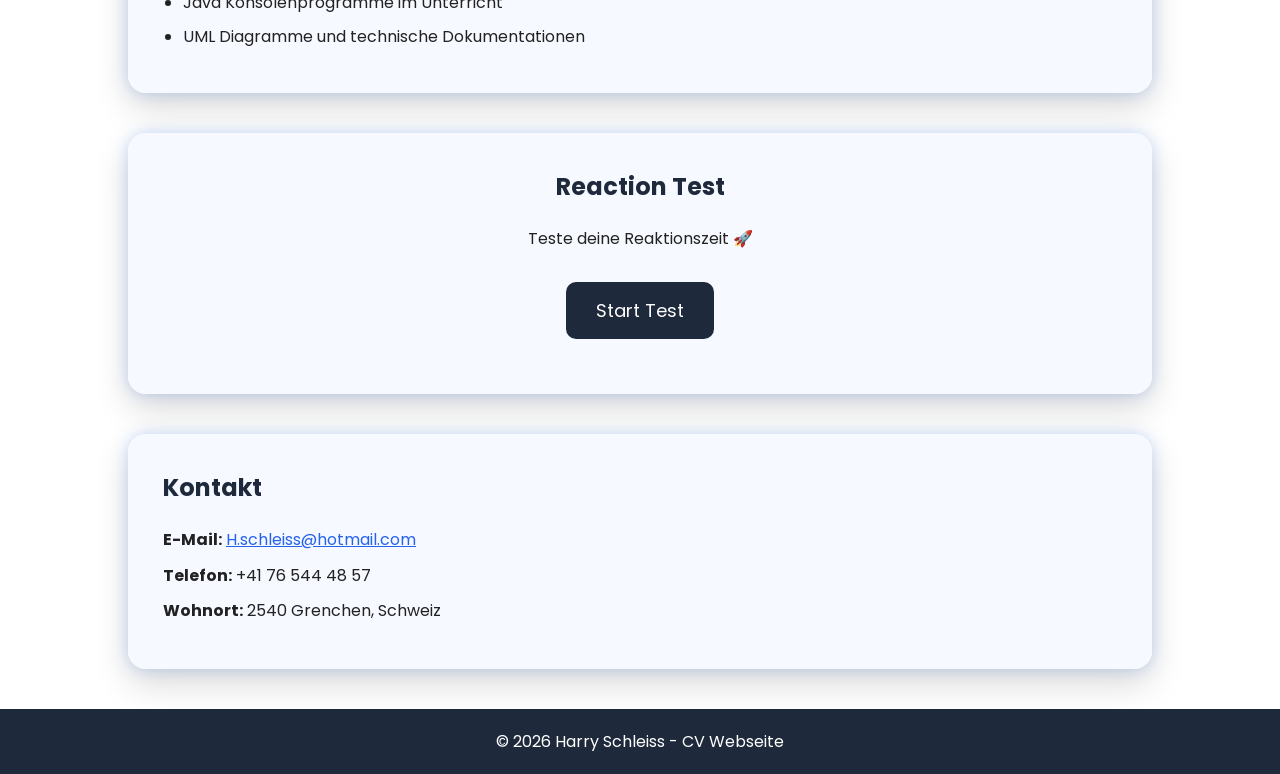
==== commit 6a3db5dc: "feat: reaction test und darkmode erweitert" ====
--- a/index.html
+++ b/index.html
@@ -24,7 +24,7 @@
     </nav>
 
     <div class="button-container">
-        <button onclick="toggleDarkMode()">Dark Mode</button>
+        <button id="mode-button" onclick="toggleDarkMode()">Dark Mode</button>
     </div>
 
     <header>
@@ -164,6 +164,14 @@
 
     </section>
 
+    <section id="reaction-test">
+        <h2>Reaction Test</h2>
+        <p>Teste deine Reaktionszeit 🚀</p>
+        <button onclick ="startReactionTest()">Start Test</button>
+        <div id="reaction-box"></div>
+        <p id="reaction-result"></p>
+    </section>
+
     <section id="kontakt">
 
         <h2>Kontakt</h2>
--- a/style.css
+++ b/style.css
@@ -183,3 +183,70 @@
     justify-content: space-between;
     flex-wrap:wrap;
 }
+
+#reaction-test {
+    text-align:center;
+}
+
+#reaction-test button {
+    background-color: #1e293b;
+    color: white;
+    border: none;
+    padding: 15px 30px;
+    border-radius: 10px;
+    font-size: 18px;
+    cursor: pointer;
+    margin-top: 20px;
+}
+
+#reaction-test button:hover {
+    background-color: #2563eb;
+}
+
+#reaction-box {
+    width: 250px;
+    height: 250px;
+    background-color: red;
+    margin: 30px auto;
+    border-radius: 15px;
+    display: none;
+    cursor: pointer;
+}
+
+#reaction-result {
+    font-size: 22px;
+    font-weight: bold;
+    margin-top: 20px;
+}
+
+.darkmode #reaction-test button {
+    background-color:#2563eb;
+    color:white
+}
+
+.darkmode #reaction-test button:hover {
+    background-color: #3b82f6;
+}
+
+.button-container button {
+    background-color:#1e293b;
+    color:white;
+    border:none;
+    padding: 12px 24px;
+    border-radius: 10px;
+    cursor: pointer;
+    font-size: 16px;
+    transition: background-color 0.3s ease;
+}
+.button-container button:hover {
+    background-color:#2563eb;
+}
+
+.darkmode .button-container button {
+    background-color:#2563eb;
+    color:white;
+}
+
+.darkmode .button-container button:hover {
+    background-color: #3b82f6;
+}
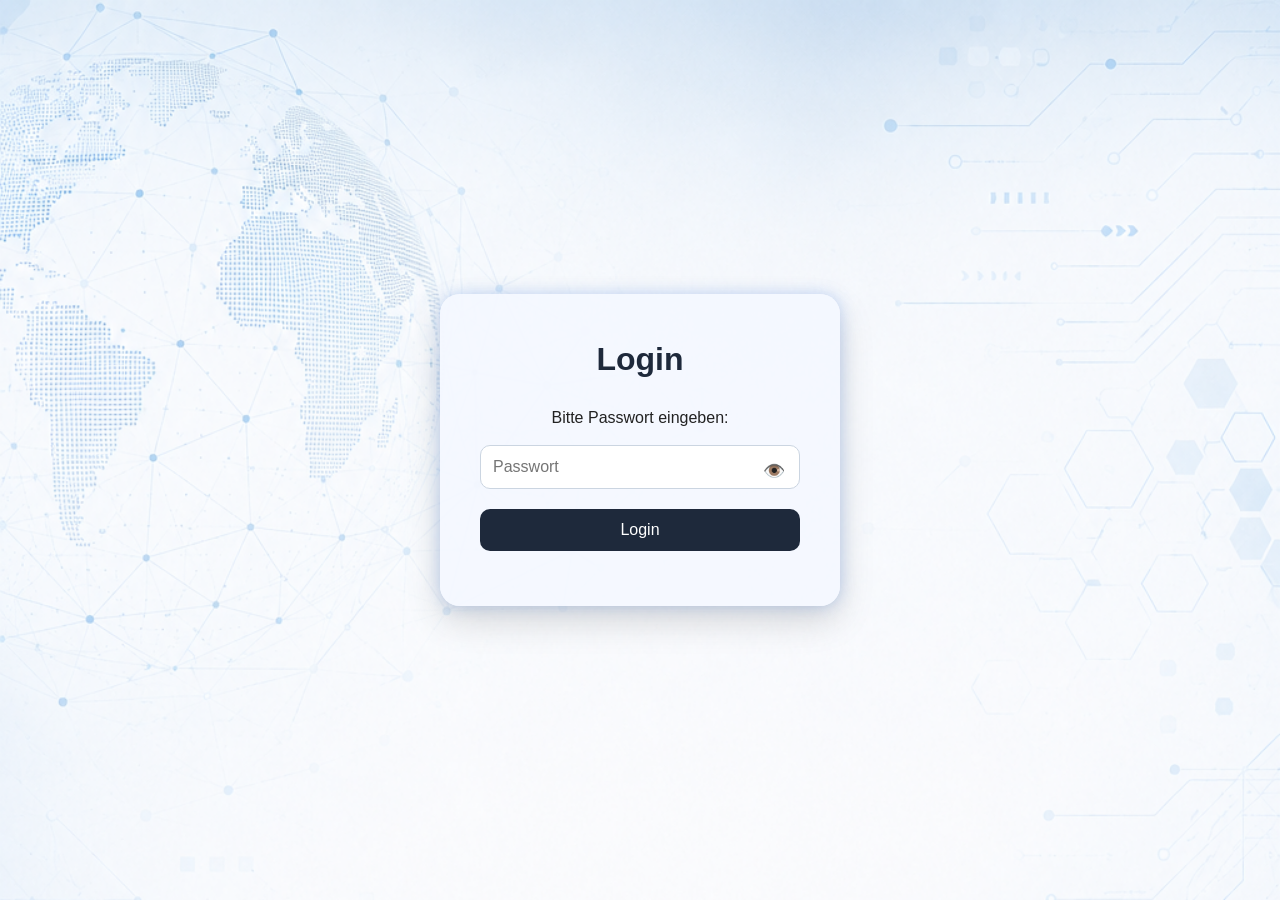
==== commit fc392ba2: "feat: login system und passwort funktion hinzugefügt" ====
--- a/index.html
+++ b/index.html
@@ -1,194 +1,111 @@
 <!DOCTYPE html>
 <html lang="de">
-
 <head>
     <meta charset="UTF-8">
     <meta name="viewport" content="width=device-width, initial-scale=1.0">
+    <title>Login - CV Webseite</title>
 
-    <title>Harry Schleiss - CV Webseite</title>
-    <link rel="preconnect" href="https://fonts.googleapis.com">
-    <link rel="preconnect" href="https://fonts.gstatic.com" crossorigin>
-    <link href="https://fonts.googleapis.com/css2?family=Poppins:wght@300;400;500;600;700&display=swap" rel="stylesheet">
     <link rel="stylesheet" href="style.css">
+
+    <style>
+
+        body {
+            display: flex;
+            justify-content: center;
+            align-items: center;
+            height: 100vh;
+        }
+
+        .login-container {
+            background-color: rgba(245, 248, 255, 0.95);
+            padding: 40px;
+            border-radius: 20px;
+            text-align: center;
+            width: 400px;
+
+            box-shadow: 0 15px 35px rgba(0, 0, 0, 0.15),
+                        0 0 15px rgba(59, 130, 246, 0.25);
+        }
+
+        .login-container h1 {
+            margin-bottom: 20px;
+            color: #1e293b;
+        }
+
+        .login-container input {
+            width: 100%;
+            padding: 12px;
+            margin-top: 15px;
+            border-radius: 10px;
+            border: 1px solid #cbd5e1;
+            font-size: 16px;
+        }
+
+        .login-container button {
+            margin-top: 20px;
+            width: 100%;
+        }
+
+        #error-message {
+            color: red;
+            margin-top: 15px;
+            font-weight: bold;
+        }
+
+        .password-container {
+            position: relative;
+        }
+
+        .show-password {
+            position:absolute;
+            right: 15px;
+            top: 27px;
+            cursor: pointer;
+            font-size: 18px;
+        }
+
+    </style>
+
 </head>
 
 <body>
 
-    <nav>
-        <a href="#ueber-mich">Über mich</a>
-        <a href="#beruf">Beruf</a>
-        <a href="#ausbildung">Ausbildung</a>
-        <a href="#kompetenzen">Kompetenzen</a>
-        <a href="#projekte">Projekte</a>
-        <a href="#kontakt">Kontakt</a>
-    </nav>
+    <div class="login-container">
 
-    <div class="button-container">
-        <button id="mode-button" onclick="toggleDarkMode()">Dark Mode</button>
+        <h1>Login</h1>
+        <p>Bitte Passwort eingeben:</p>
+
+        <div class="password-container">
+            <input type="password" id="password" placeholder="Passwort">
+            <span class="show-password" onclick="togglePassword()">👁️</span>
+        </div>
+        
+        <button onclick="checkPassword()">Login</button>
+        <p id="error-message"></p>
     </div>
+    
+    <script>
 
-    <header>
-        <img src="images/Profilbild.jpg" alt="Profilbild Harry Schleiss" class="profilbild">
-        <h1>Harry Schleiss</h1>
-        <p>Junior Software and Application Engineer / Analyst</p>
-        <p>HF Informatik - Schwerpunkt Softwareentwicklung</p>
-    </header>
+        function togglePassword() {
 
-    <section id="ueber-mich">
-        <h2>Über mich</h2>
-        <p>
-            Ich absolviere aktuell die Weiterbildung HF Informatik mit Schwerpunkt Softwareentwicklung
-            und arbeite als Junior Software and Application Engineer / Analyst.
-        </p>
+            let passwordInput =document.getElementById("password");
+            if (passwordInput.type === "password") {
+                passwordInput.type = "text";
+            } else {
+                passwordInput.type = "password";
+            }
+        }
 
-        <p>
-            Durch meine frühere Tätigkeit als Polymechaniker und Qualitätstechniker
-            bringe ich technisches Verständnis, analytisches Denken und Erfahrung 
-            im industriellen Umfeld mit.
-        </p>
+        function checkPassword() {
 
-    </section>
-
-    <section id="beruf">
-        
-        <h2>Beruflicher Werdegang</h2>
-
-        <h3>Junior Software and Application Engineer / Analyst</h3>
-
-        <p><strong>ETA SA Manufacture Horlogère Suisse</strong>09/2025 - Heute</p>
-
-        <ul>
-            <li>Entwicklung, Support und Betrieb von Applikationen und Schnittstellen im Bereich SAP</li>
-            <li>Erstellung technischer Dokumentationen</li>
-            <li>Mitarbeit in IT-Projekten</li>
-            <li>Bearbeitung von Reports und Supportanfragen</li>
-        </ul>
-
-        <h3>Qualitätstechniker</h3>
-
-        <p><strong>ETA SA Manufacture Horlogère Suisse</strong>12/2020 - 09/2025</p>
-        
-        <ul>
-            <li>Dokumentation und Standardisierung von Prüfprozessen</li>
-            <li>Bedienung und Programmierung von Messmaschinen</li>
-            <li>Analyse und Dokumentation von Messergebnissen</li>
-        </ul>
-
-        <h3>Qualitätskontrolleur</h3>
-
-        <p><strong>ETA SA Manufacture Horlogère Suisse</strong>08/2018 - 12/2020</p>
-        
-        <ul>
-            <li>Durchführung von visuellen und physischen Prüfungen</li>
-            <li>Bedienung und Programmierung von Messmaschinen</li>
-        </ul>
-
-        <h3>Montagemitarbeiter (Temporär)</h3>
-
-        <p><strong>SOPREM Automation AG</strong>05/2018 - 08/2018</p>
-
-        <ul>
-            <li>Montage und Installation von mechanischen und elektronischen Komponenten</li>
-        </ul>
-
-        <h3>Polymechaniker</h3>
-
-        <p><strong>Ypsotec AG</strong>08/2012 - 04/2018</p>
-
-        <ul>
-            <li>Ausbildung zum Polymechaniker</li>
-            <li>Bedienung, Einrichten und Programmierung von CNC-Maschinen</li>
-        </ul>
-
-    </section>
-
-    <section id="ausbildung">
-
-        <h2>Ausbildung</h2>
-
-        <ul>
-            <li><strong>HF Informatik - Schwerpunkt Softwareentwicklung</strong>04/2025 - 06/2028</li>
-            <li><strong>Technische Prozesskompetenz Qualität</strong>08/2023 - 12/2023</li>
-            <li><strong>Informatik-Grundlagenzertifikat AKAD</strong>02/2017 - 08/2017</li>
-            <li><strong>Polymechaniker Ausbildung</strong>08/2008 - 07/2012</li>
-        </ul>
-
-    </section>
-
-    <section id="kompetenzen">
-
-        <h2>Kompetenzen</h2>
-
-        <h3>Persönliche Kompetenzen</h3>
-
-        <ul>
-            <li>Technische Affinität</li>
-            <li>Analytisches Denkvermögen</li>
-            <li>Hohe Belastbarkeit</li>
-            <li>Teamplayer</li>
-        </ul>
-
-        <h3>IT-Kenntnisse</h3>
-
-        <ul>
-            <li>SAP Applikationen, Schnittstellen und Reporting</li>
-            <li>Technische Dokumentation</li>
-            <li>Erste Erfahrung in IT-Projekten</li>
-            <li>HTML, CSS und JavaScript Grundlagen</li>
-            <li>Git und GitHub Grundlagen</li>
-            <li>Java Grundlagen</li>
-            <li>Linux Grundlagen</li>
-        </ul>
-
-        <h3>Sprachen</h3>
-
-        <ul>
-            <li>Deutsch - Muttersprache</li>
-            <li>Englisch - B1.2</li>
-            <li>Französisch - Grundkenntnisse</li>
-        </ul>
-        
-    </section>
-
-    <section id="projekte">
-
-        <h2>Projekte</h2>
-
-        <ul>
-            <li>CV Webseite mit HTML, CSS und JavaScript</li>
-            <li>GitHub Praxisauftrag im Modul Development Environment</li>
-            <li>Smart Briefkasten Projekt</li>
-            <li>Java Konsolenprogramme im Unterricht</li>
-            <li>UML Diagramme und technische Dokumentationen</li>
-        </ul>
-
-    </section>
-
-    <section id="reaction-test">
-        <h2>Reaction Test</h2>
-        <p>Teste deine Reaktionszeit 🚀</p>
-        <button onclick ="startReactionTest()">Start Test</button>
-        <div id="reaction-box"></div>
-        <p id="reaction-result"></p>
-    </section>
-
-    <section id="kontakt">
-
-        <h2>Kontakt</h2>
-
-        <p><strong>E-Mail:</strong> 
-            <a href="mailto:h.schleiss@hotmail.com">H.schleiss@hotmail.com</a>
-        </p>
-        <p><strong>Telefon:</strong> +41 76 544 48 57</p>
-        <p><strong>Wohnort:</strong> 2540 Grenchen, Schweiz</p>
-
-    </section>
-
-    <footer>
-        <p>&copy; 2026 Harry Schleiss - CV Webseite</p>
-    </footer>
-
-    <script src="script.js"></script>
+            let password = document.getElementById("password").value;
+            if (password === "cv-harry-schleiss-2026-05-29") {
+                window.location.href = "cv-harry-schleiss-2026-05-29.html";
+            } else {
+                document.getElementById("error-message").innerHTML = "Falsches Passwort!";
+            }
+        }
+    </script>
 
 </body>
 </html>
--- a/style.css
+++ b/style.css
@@ -221,7 +221,7 @@
 
 .darkmode #reaction-test button {
     background-color:#2563eb;
-    color:white
+    color:white;
 }
 
 .darkmode #reaction-test button:hover {
